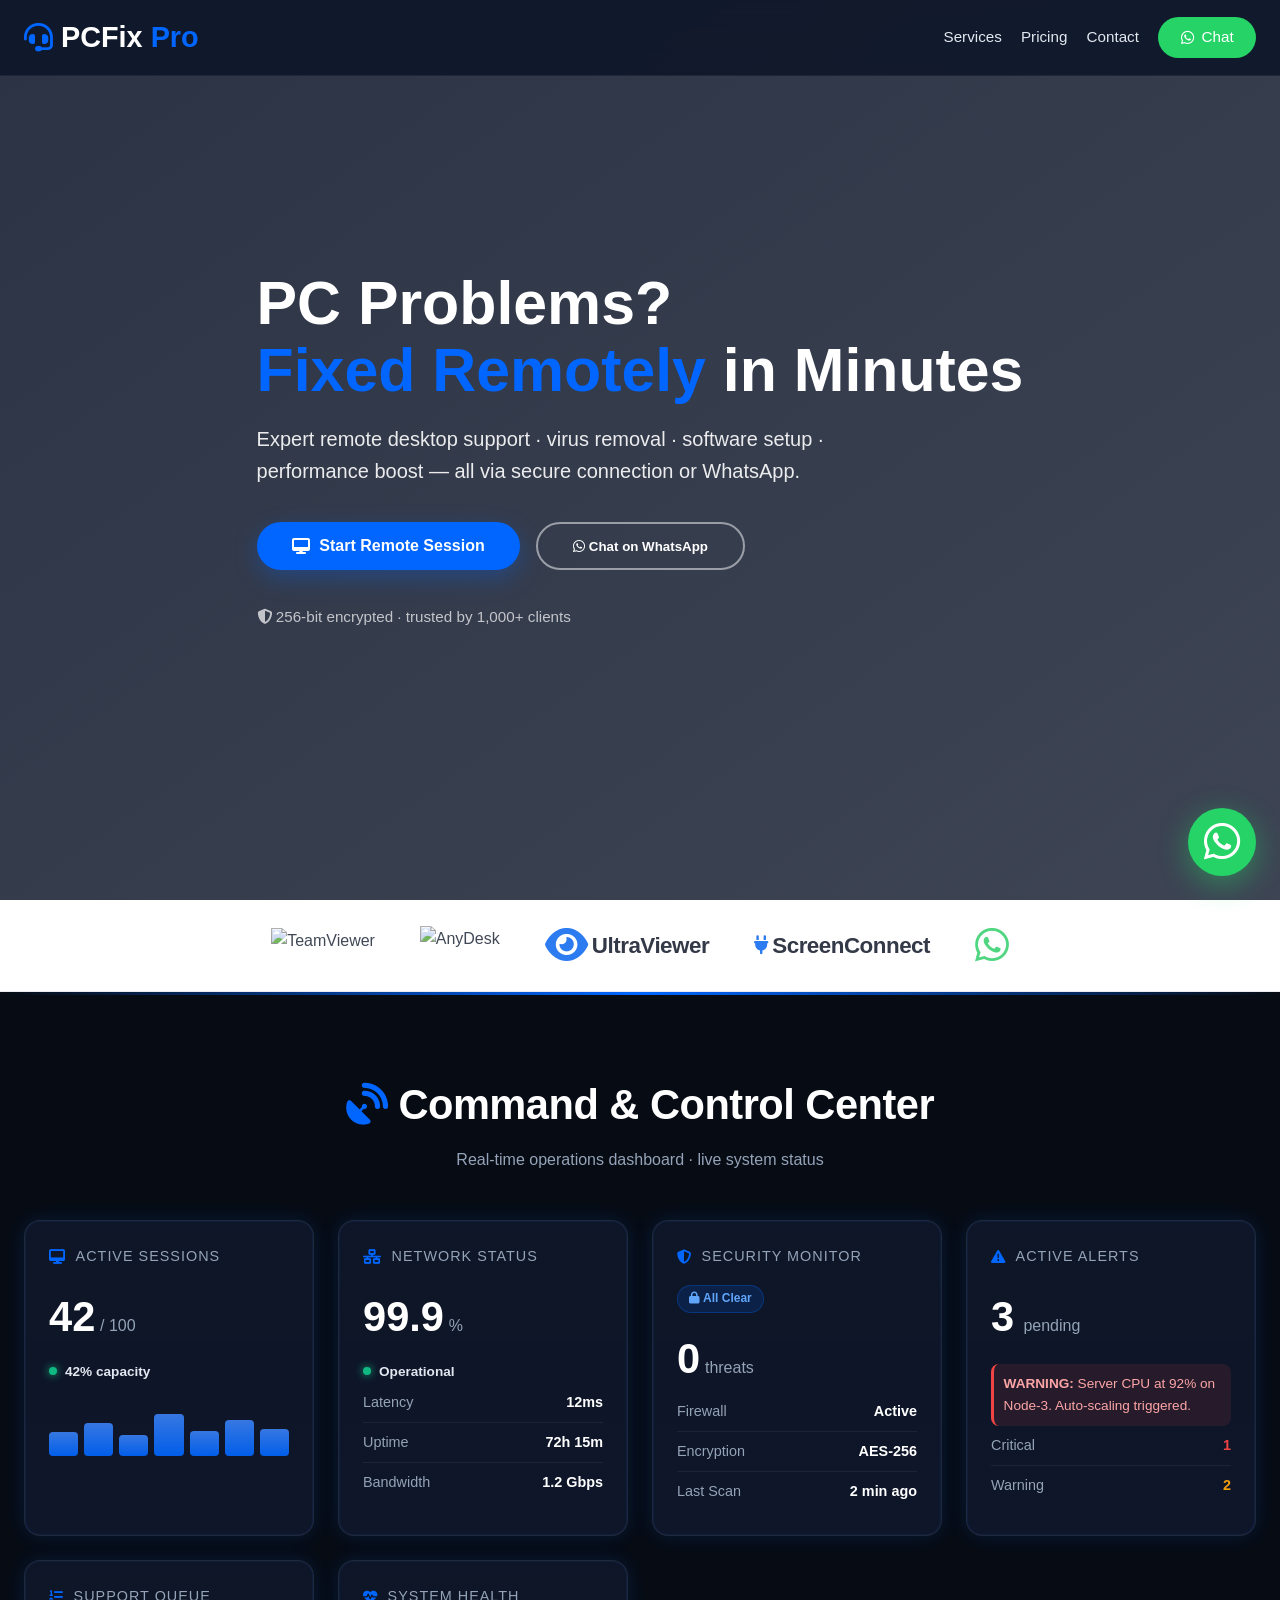
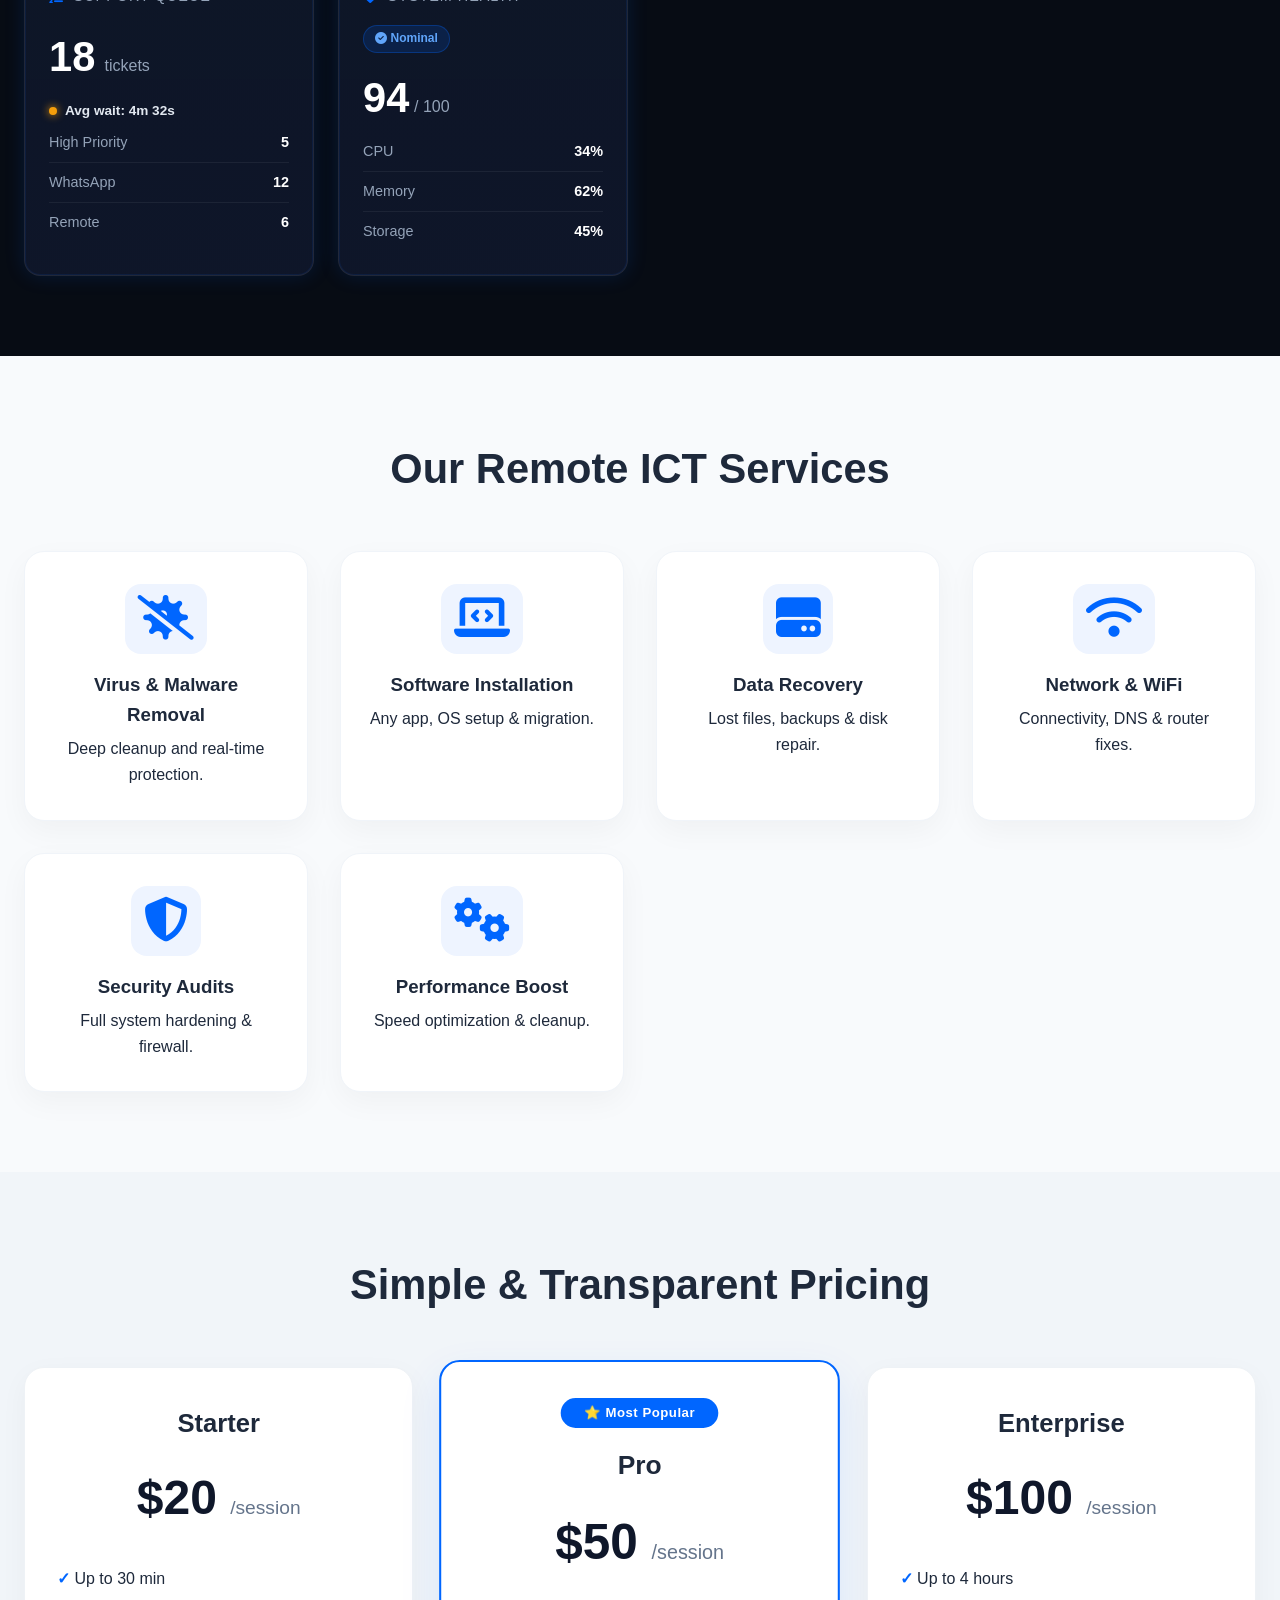
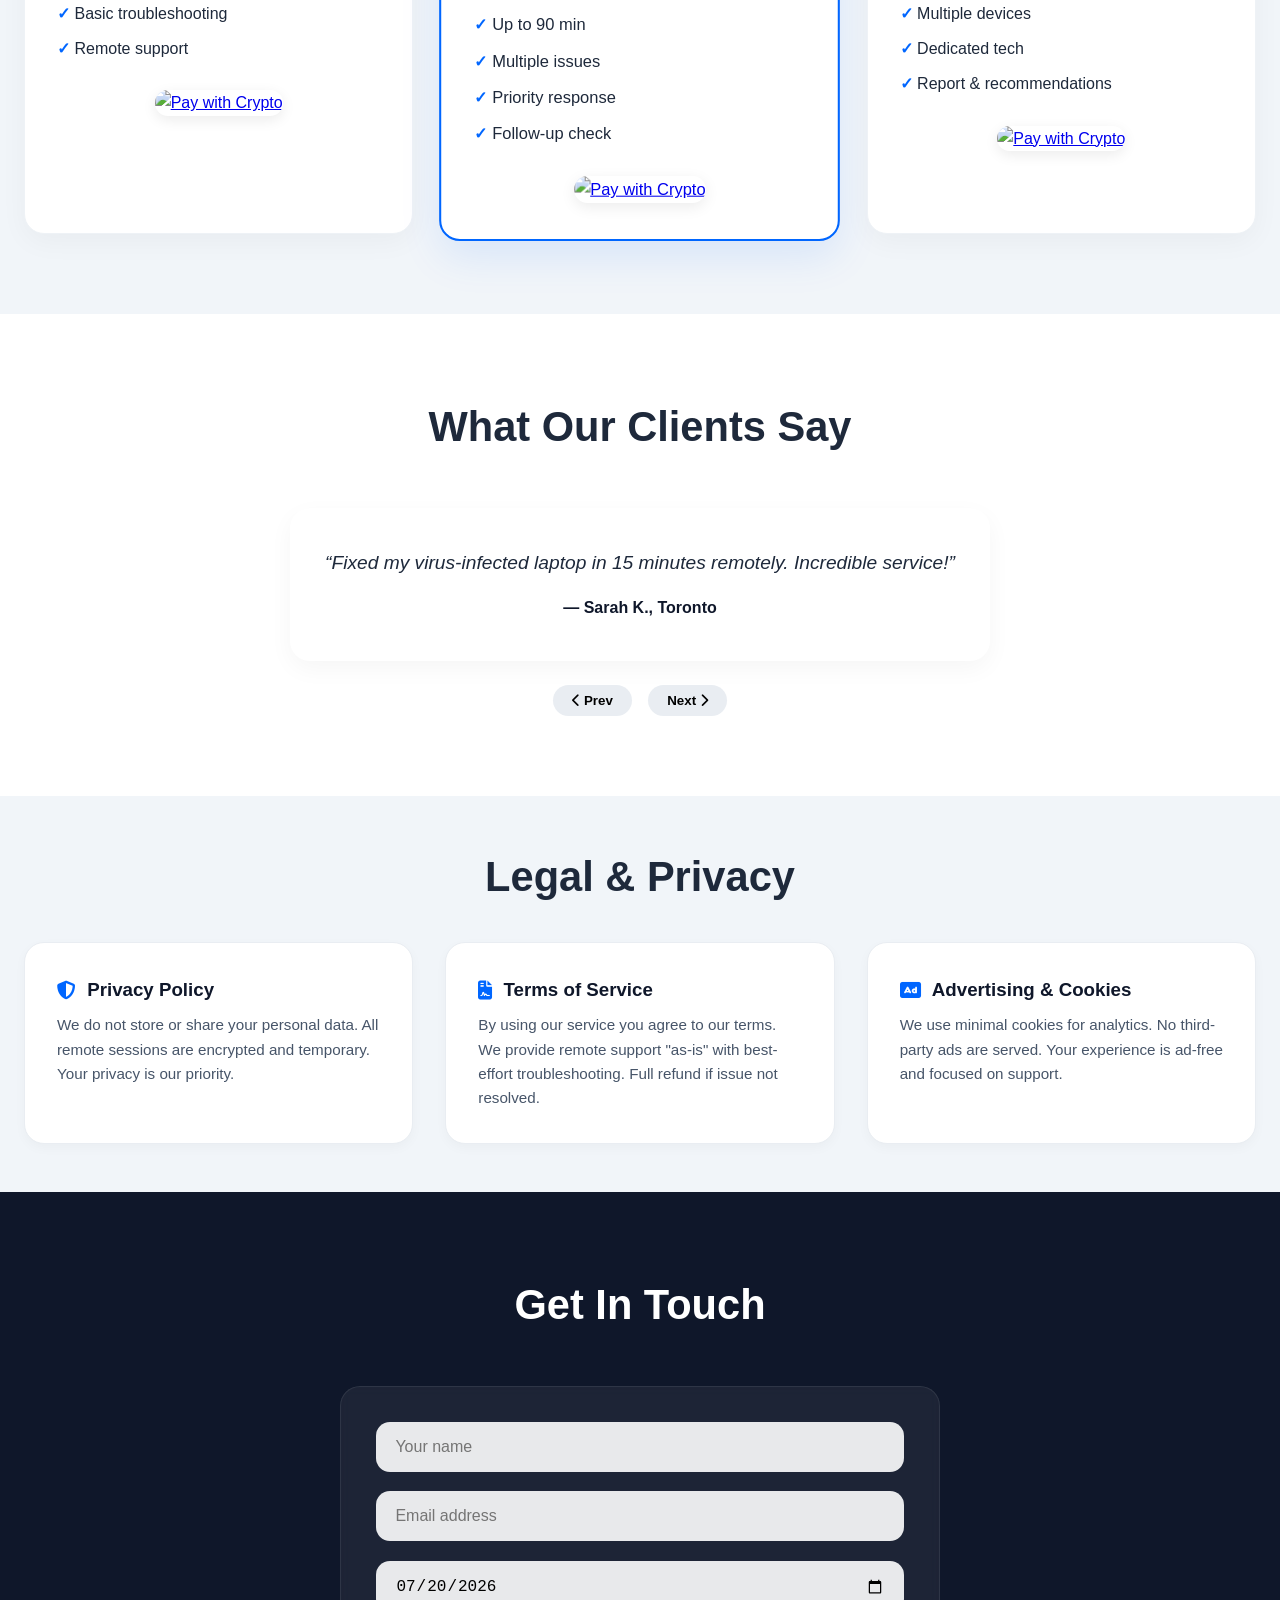
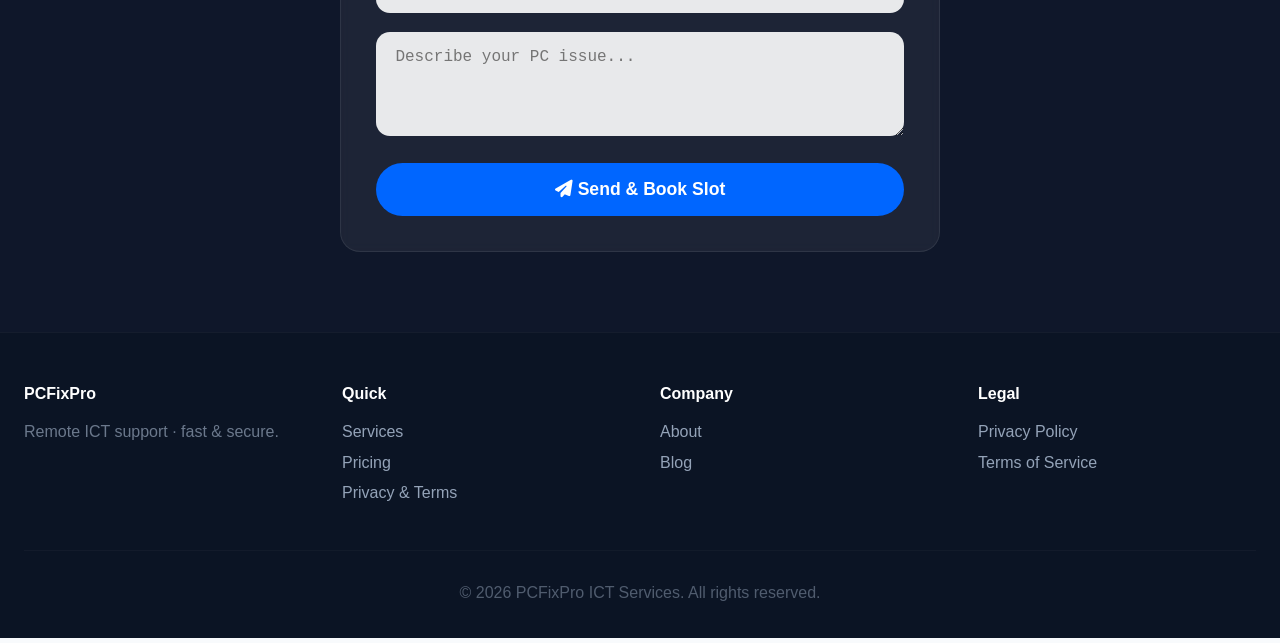
==== index.html @ 7af19c01 "upp" ====
<!DOCTYPE html>
<html lang="en">
<head>
  <meta charset="UTF-8">
  <meta name="viewport" content="width=device-width, initial-scale=1.0, maximum-scale=5.0">
  <meta name="description" content="Fast remote PC repair & ICT services. Virus removal, software setup, performance optimization via secure remote desktop & WhatsApp.">
  <title>PCFixPro · Remote PC Repair & ICT</title>
  <link rel="icon" href="data:image/svg+xml,%3Csvg xmlns='http://www.w3.org/2000/svg' viewBox='0 0 100 100'%3E%3Ctext y='70' font-size='70'%3E🛡️%3C/text%3E%3C/svg%3E">
  <link rel="stylesheet" href="https://cdnjs.cloudflare.com/ajax/libs/font-awesome/6.5.1/css/all.min.css">
  <style>
    * { margin: 0; padding: 0; box-sizing: border-box; }
    body {
      font-family: 'Inter', -apple-system, BlinkMacSystemFont, sans-serif;
      background: #f8fafc;
      color: #1e293b;
      line-height: 1.6;
      scroll-behavior: smooth;
    }
    :root {
      --primary: #0066ff;
      --primary-dark: #0047b3;
      --dark: #0f172a;
      --whatsapp: #25D366;
      --radius: 20px;
    }
    .container { max-width: 1280px; margin: 0 auto; padding: 0 1.5rem; }

    /* header */
    header {
      background: rgba(15, 23, 42, 0.92);
      backdrop-filter: blur(12px);
      position: fixed;
      width: 100%;
      z-index: 1000;
      border-bottom: 1px solid rgba(255,255,255,0.06);
    }
    nav {
      display: flex;
      justify-content: space-between;
      align-items: center;
      padding: 0.9rem 1.5rem;
      max-width: 1280px;
      margin: 0 auto;
    }
    .logo {
      font-family: 'Space Grotesk', 'Inter', sans-serif;
      font-size: 1.8rem;
      font-weight: 600;
      color: white;
      display: flex;
      align-items: center;
      gap: 0.5rem;
      text-decoration: none;
    }
    .logo i { color: var(--primary); }
    .nav-actions {
      display: flex;
      align-items: center;
      gap: 1.2rem;
    }
    .nav-actions a {
      color: #e2e8f0;
      text-decoration: none;
      font-weight: 500;
      font-size: 0.95rem;
      transition: color 0.2s;
      cursor: pointer;
    }
    .nav-actions a:hover { color: white; }
    .btn-wa-header {
      background: var(--whatsapp);
      color: white !important;
      padding: 0.5rem 1.4rem;
      border-radius: 50px;
      font-weight: 600;
      display: inline-flex;
      align-items: center;
      gap: 0.5rem;
      transition: 0.2s;
    }
    .btn-wa-header:hover { transform: scale(1.04); opacity: 0.95; }

    /* hero */
    .hero {
      min-height: 100vh;
      background: linear-gradient(145deg, rgba(15,23,42,0.88) 0%, rgba(15,23,42,0.80) 100%), url('https://images.unsplash.com/photo-1581091226033-d5c48150dbaa?w=1600&q=80') center/cover fixed;
      display: flex;
      align-items: center;
      color: white;
      padding-top: 80px;
    }
    .hero-content { max-width: 820px; }
    .hero h1 {
      font-size: 3.8rem;
      font-weight: 700;
      line-height: 1.1;
      font-family: 'Space Grotesk', sans-serif;
      margin-bottom: 1.2rem;
    }
    .hero h1 span { color: var(--primary); }
    .hero p {
      font-size: 1.25rem;
      opacity: 0.9;
      max-width: 580px;
      margin-bottom: 2.2rem;
    }
    .hero-buttons { display: flex; flex-wrap: wrap; gap: 1rem; }
    .btn-primary {
      background: var(--primary);
      color: white;
      padding: 0.9rem 2.2rem;
      border: none;
      border-radius: 50px;
      font-weight: 600;
      font-size: 1rem;
      cursor: pointer;
      transition: 0.25s;
      display: inline-flex;
      align-items: center;
      gap: 0.6rem;
      box-shadow: 0 8px 24px rgba(0,102,255,0.3);
    }
    .btn-primary:hover { background: var(--primary-dark); transform: translateY(-2px); }
    .btn-outline-light {
      background: transparent;
      border: 2px solid rgba(255,255,255,0.5);
      color: white;
      padding: 0.9rem 2.2rem;
      border-radius: 50px;
      font-weight: 600;
      cursor: pointer;
      transition: 0.25s;
    }
    .btn-outline-light:hover { background: rgba(255,255,255,0.1); border-color: white; }

    /* trust bar */
    .trust-bar {
      background: white;
      padding: 1.6rem 0;
      border-bottom: 1px solid #e9edf2;
    }
    .trust-logos {
      display: flex;
      justify-content: center;
      align-items: center;
      flex-wrap: wrap;
      gap: 2.8rem;
      filter: grayscale(0.1);
      opacity: 0.85;
    }
    .trust-logos img { height: 34px; object-fit: contain; }
    .trust-logos i { font-size: 2.4rem; color: var(--whatsapp); }
    .trust-logos .logo-ultra {
      font-weight: 700;
      font-size: 1.4rem;
      letter-spacing: -0.5px;
      color: #0f172a;
      display: flex;
      align-items: center;
      gap: 0.3rem;
    }
    .trust-logos .logo-screen {
      font-weight: 700;
      font-size: 1.4rem;
      letter-spacing: -0.5px;
      color: #0f172a;
      display: flex;
      align-items: center;
      gap: 0.3rem;
    }
    .trust-logos .logo-screen i { color: var(--primary); font-size: 1.2rem; }

    /* sections */
    section { padding: 5rem 0; }
    .section-title {
      font-size: 2.6rem;
      font-weight: 700;
      text-align: center;
      margin-bottom: 3rem;
      font-family: 'Space Grotesk', sans-serif;
    }

    /* services */
    .services-grid {
      display: grid;
      grid-template-columns: repeat(auto-fit, minmax(250px, 1fr));
      gap: 2rem;
    }
    .service-card {
      background: white;
      border-radius: var(--radius);
      padding: 2rem 1.8rem;
      text-align: center;
      box-shadow: 0 10px 30px rgba(0,0,0,0.04);
      transition: 0.3s;
      border: 1px solid #f0f4f9;
    }
    .service-card:hover { transform: translateY(-8px); box-shadow: 0 20px 40px rgba(0,0,0,0.08); }
    .service-card i {
      font-size: 2.8rem;
      color: var(--primary);
      margin-bottom: 1rem;
      background: #eef4ff;
      padding: 0.8rem;
      border-radius: 16px;
    }
    .service-card h3 { margin-bottom: 0.4rem; }

    /* pricing */
    .pricing-grid {
      display: grid;
      grid-template-columns: repeat(auto-fit, minmax(260px, 1fr));
      gap: 2rem;
      margin-top: 2rem;
    }
    .price-card {
      background: white;
      padding: 2.2rem 2rem;
      border-radius: var(--radius);
      text-align: center;
      box-shadow: 0 8px 28px rgba(0,0,0,0.04);
      transition: 0.3s;
      border: 1px solid #eef2f6;
      position: relative;
    }
    .price-card.popular {
      border: 2px solid var(--primary);
      transform: scale(1.03);
      background: #ffffff;
      box-shadow: 0 16px 40px rgba(0,102,255,0.10);
    }
    .price-card .badge {
      background: var(--primary);
      color: white;
      padding: 0.25rem 1.4rem;
      border-radius: 40px;
      font-size: 0.8rem;
      font-weight: 600;
      display: inline-block;
      margin-bottom: 1rem;
      letter-spacing: 0.5px;
    }
    .price-card h3 { font-size: 1.6rem; }
    .price-card .price {
      font-size: 3rem;
      font-weight: 700;
      color: var(--dark);
      margin: 1rem 0 0.2rem;
    }
    .price-card .price span { font-size: 1.2rem; font-weight: 400; color: #64748b; }
    .price-card ul {
      list-style: none;
      text-align: left;
      margin: 1.5rem 0;
      line-height: 2.2;
    }
    .price-card ul li::before { content: "✓ "; color: var(--primary); font-weight: 700; }
    
    /* NOWPayments button wrapper */
    .pay-btn-wrap {
      display: inline-block;
      width: 100%;
      transition: transform 0.2s;
    }
    .pay-btn-wrap:hover { transform: scale(1.02); }
    .pay-btn-wrap img {
      width: 100%;
      max-width: 220px;
      height: auto;
      border-radius: 40px;
      box-shadow: 0 4px 14px rgba(0,0,0,0.08);
    }

    /* testimonials */
    .testimonial-carousel {
      max-width: 700px;
      margin: 0 auto;
      background: white;
      border-radius: var(--radius);
      padding: 2.5rem 2rem;
      box-shadow: 0 8px 24px rgba(0,0,0,0.04);
    }
    .testimonial-slide { display: none; text-align: center; }
    .testimonial-slide.active { display: block; }
    .testimonial-slide p { font-size: 1.2rem; font-style: italic; color: #1e293b; }
    .testimonial-slide strong { display: block; margin-top: 1rem; color: var(--dark); }
    .carousel-controls { display: flex; justify-content: center; gap: 1rem; margin-top: 1.5rem; }
    .carousel-controls button {
      background: #e9edf2;
      border: none;
      padding: 0.5rem 1.2rem;
      border-radius: 40px;
      cursor: pointer;
      font-weight: 600;
      transition: 0.2s;
    }
    .carousel-controls button:hover { background: #d0d8e2; }

    /* legal */
    .legal-section {
      background: #f1f5f9;
      padding: 3rem 0;
    }
    .legal-grid {
      display: grid;
      grid-template-columns: repeat(auto-fit, minmax(280px, 1fr));
      gap: 2rem;
    }
    .legal-card {
      background: white;
      padding: 2rem;
      border-radius: var(--radius);
      box-shadow: 0 4px 12px rgba(0,0,0,0.03);
      border: 1px solid #e9edf2;
    }
    .legal-card h3 { display: flex; align-items: center; gap: 0.7rem; color: var(--dark); }
    .legal-card h3 i { color: var(--primary); }
    .legal-card p { color: #475569; font-size: 0.95rem; margin-top: 0.5rem; }

    /* contact */
    .contact-section {
      background: var(--dark);
      color: white;
    }
    .contact-section .section-title { color: white; }
    .contact-form {
      max-width: 600px;
      margin: 0 auto;
      background: rgba(255,255,255,0.06);
      padding: 2.2rem;
      border-radius: var(--radius);
      backdrop-filter: blur(4px);
      border: 1px solid rgba(255,255,255,0.08);
    }
    .contact-form input, .contact-form textarea {
      width: 100%;
      padding: 1rem 1.2rem;
      margin-bottom: 1.2rem;
      border-radius: 14px;
      border: none;
      background: rgba(255,255,255,0.9);
      font-size: 1rem;
    }
    .contact-form button {
      background: var(--primary);
      color: white;
      border: none;
      padding: 1rem;
      width: 100%;
      border-radius: 40px;
      font-weight: 600;
      font-size: 1.1rem;
      cursor: pointer;
      transition: 0.2s;
    }
    .contact-form button:hover { background: var(--primary-dark); }

    /* footer */
    .footer {
      background: #0b1424;
      color: #94a3b8;
      padding: 3rem 0 2rem;
      border-top: 1px solid rgba(255,255,255,0.04);
    }
    .footer-grid {
      display: grid;
      grid-template-columns: repeat(auto-fit, minmax(160px,1fr));
      gap: 2.5rem;
      margin-bottom: 2.5rem;
    }
    .footer h4 { color: white; margin-bottom: 0.8rem; }
    .footer a { color: #94a3b8; text-decoration: none; display: block; margin: 0.3rem 0; }
    .footer a:hover { color: white; }

    /* WhatsApp float */
    .whatsapp-float {
      position: fixed;
      bottom: 24px;
      right: 24px;
      background: var(--whatsapp);
      color: white;
      width: 68px;
      height: 68px;
      border-radius: 50%;
      display: flex;
      align-items: center;
      justify-content: center;
      font-size: 2.6rem;
      box-shadow: 0 8px 30px rgba(37,211,102,0.45);
      z-index: 9999;
      text-decoration: none;
      transition: 0.2s;
    }
    .whatsapp-float:hover { transform: scale(1.06); }

    /* modal */
    .modal {
      display: none;
      position: fixed;
      top: 0; left: 0; width: 100%; height: 100%;
      background: rgba(0,0,0,0.7);
      backdrop-filter: blur(6px);
      z-index: 2000;
      align-items: center;
      justify-content: center;
    }
    .modal-content {
      background: white;
      padding: 2.5rem;
      border-radius: var(--radius);
      max-width: 480px;
      text-align: center;
      animation: fadeUp 0.3s ease;
    }
    @keyframes fadeUp { from { opacity:0; transform: translateY(20px); } to { opacity:1; transform: translateY(0); } }
    .modal-content h2 { margin-bottom: 0.8rem; }
    .modal-content button {
      margin-top: 1.5rem;
      background: var(--primary);
      color: white;
      border: none;
      padding: 0.6rem 2.2rem;
      border-radius: 40px;
      font-weight: 600;
      cursor: pointer;
    }

    /* command & control center */
    .ccc-section {
      background: #070c14;
      color: #e2e8f0;
      padding: 5rem 0;
      position: relative;
      overflow: hidden;
    }
    .ccc-section::before {
      content: "";
      position: absolute;
      top: 0; left: 0; right: 0; height: 3px;
      background: linear-gradient(90deg, transparent, var(--primary), transparent);
      animation: scan 2s linear infinite;
    }
    @keyframes scan { 0% { opacity:0.4; } 50% { opacity:1; } 100% { opacity:0.4; } }
    .ccc-header {
      text-align: center;
      margin-bottom: 3rem;
    }
    .ccc-header h2 {
      font-family: 'Space Grotesk', sans-serif;
      font-size: 2.6rem;
      font-weight: 700;
      color: white;
      letter-spacing: -0.5px;
    }
    .ccc-header p {
      color: #94a3b8;
      margin-top: 0.5rem;
    }
    .ccc-grid {
      display: grid;
      grid-template-columns: repeat(auto-fit, minmax(260px, 1fr));
      gap: 1.5rem;
    }
    .ccc-card {
      background: linear-gradient(180deg, rgba(15,23,42,0.9), rgba(15,23,42,0.95));
      border: 1px solid rgba(255,255,255,0.08);
      border-radius: 16px;
      padding: 1.5rem;
      position: relative;
      overflow: hidden;
      box-shadow: 0 0 20px rgba(0,102,255,0.15), inset 0 0 0 1px rgba(0,102,255,0.1);
      transition: 0.3s;
    }
    .ccc-card:hover {
      transform: translateY(-6px);
      box-shadow: 0 0 30px rgba(0,102,255,0.3), inset 0 0 0 1px rgba(0,102,255,0.3);
    }
    .ccc-card-header {
      display: flex;
      align-items: center;
      gap: 0.6rem;
      margin-bottom: 1rem;
      font-size: 0.9rem;
      text-transform: uppercase;
      letter-spacing: 1px;
      color: #94a3b8;
    }
    .ccc-card-header i { color: var(--primary); }
    .ccc-metric {
      font-size: 2.6rem;
      font-weight: 700;
      color: white;
      font-family: 'Space Grotesk', sans-serif;
    }
    .ccc-metric .unit {
      font-size: 1rem;
      font-weight: 400;
      color: #94a3b8;
      margin-left: 0.3rem;
    }
    .ccc-status {
      display: inline-flex;
      align-items: center;
      gap: 0.5rem;
      margin-top: 0.6rem;
      font-size: 0.85rem;
      font-weight: 600;
    }
    .ccc-dot {
      width: 8px;
      height: 8px;
      border-radius: 50%;
      display: inline-block;
    }
    .ccc-dot.live {
      background: #10b981;
      box-shadow: 0 0 8px #10b981;
      animation: blink 1.2s infinite;
    }
    .ccc-dot.warn {
      background: #f59e0b;
      box-shadow: 0 0 8px #f59e0b;
      animation: blink 0.8s infinite;
    }
    .ccc-dot.danger {
      background: #ef4444;
      box-shadow: 0 0 10px #ef4444;
      animation: blink 0.5s infinite;
    }
    @keyframes blink { 0%,100%{ opacity:1; } 50%{ opacity:0.3; } }
    .ccc-row {
      display: flex;
      justify-content: space-between;
      align-items: center;
      padding: 0.5rem 0;
      border-bottom: 1px solid rgba(255,255,255,0.06);
      font-size: 0.9rem;
    }
    .ccc-row:last-child { border-bottom: none; }
    .ccc-label { color: #94a3b8; }
    .ccc-value { color: white; font-weight: 600; }
    .ccc-alert {
      margin-top: 0.8rem;
      padding: 0.6rem;
      background: rgba(239,68,68,0.1);
      border-left: 3px solid #ef4444;
      border-radius: 8px;
      font-size: 0.85rem;
      color: #fca5a5;
      animation: flashAlert 1.5s infinite;
    }
    @keyframes flashAlert { 0%,100%{ background: rgba(239,68,68,0.1); } 50%{ background: rgba(239,68,68,0.2); } }
    .ccc-chart {
      display: flex;
      align-items: flex-end;
      gap: 6px;
      height: 60px;
      margin-top: 0.8rem;
    }
    .ccc-bar {
      flex: 1;
      background: linear-gradient(to top, var(--primary), #3b82f6);
      border-radius: 4px;
      opacity: 0.9;
      animation: growBar 1s ease-out;
    }
    @keyframes growBar { from { height:0; } }
    .ccc-badge {
      display: inline-block;
      background: rgba(0,102,255,0.15);
      color: #60a5fa;
      padding: 0.2rem 0.7rem;
      border-radius: 50px;
      font-size: 0.75rem;
      font-weight: 600;
      margin-bottom: 0.8rem;
      border: 1px solid rgba(0,102,255,0.3);
    }

    /* responsive */
    @media (max-width: 768px) {
      .hero h1 { font-size: 2.8rem; }
      .hero { min-height: 90vh; }
      nav { flex-wrap: wrap; gap: 0.5rem; }
      .nav-actions a { font-size: 0.9rem; }
      .price-card.popular { transform: none; }
      .section-title { font-size: 2rem; }
    }
    @media (max-width: 480px) {
      .hero h1 { font-size: 2.2rem; }
      .btn-primary, .btn-outline-light { padding: 0.7rem 1.6rem; }
      .trust-logos { gap: 1.5rem; }
      .trust-logos img { height: 26px; }
    }
  </style>
</head>
<body>

<!-- HEADER -->
<header>
  <nav>
    <a href="#" class="logo"><i class="fas fa-headset"></i> PCFix<span style="color:#0066ff;">Pro</span></a>
    <div class="nav-actions">
      <a onclick="document.getElementById('services').scrollIntoView({behavior:'smooth'})">Services</a>
      <a onclick="document.getElementById('pricing').scrollIntoView({behavior:'smooth'})">Pricing</a>
      <a onclick="document.getElementById('contact').scrollIntoView({behavior:'smooth'})">Contact</a>
      <a href="https://wa.me/18648513830" target="_blank" class="btn-wa-header"><i class="fab fa-whatsapp"></i> Chat</a>
    </div>
  </nav>
</header>

<!-- HERO -->
<section class="hero">
  <div class="container hero-content">
    <h1>PC Problems? <br><span>Fixed Remotely</span> in Minutes</h1>
    <p>Expert remote desktop support · virus removal · software setup · performance boost — all via secure connection or WhatsApp.</p>
    <div class="hero-buttons">
      <button onclick="openPlanModal()" class="btn-primary"><i class="fas fa-desktop"></i> Start Remote Session</button>
      <button onclick="window.open('https://wa.me/18648513830','_blank')" class="btn-outline-light"><i class="fab fa-whatsapp"></i> Chat on WhatsApp</button>
    </div>
    <div style="margin-top: 2.2rem; font-size: 0.95rem; opacity: 0.7;">
      <i class="fas fa-shield-alt"></i> 256-bit encrypted · trusted by 1,000+ clients
    </div>
  </div>
</section>

<!-- TRUST BAR -->
<div class="trust-bar">
  <div class="container trust-logos">
    <img src="https://upload.wikimedia.org/wikipedia/commons/thumb/a/a9/TeamViewer_Logo.svg/2560px-TeamViewer_Logo.svg.png" alt="TeamViewer" style="height:36px;">
    <img src="https://upload.wikimedia.org/wikipedia/commons/thumb/4/44/Logo_AnyDesk.svg/2560px-Logo_AnyDesk.svg.png" alt="AnyDesk" style="height:40px;">
    <span class="logo-ultra"><i class="fas fa-eye" style="color:#0066ff;"></i> UltraViewer</span>
    <span class="logo-screen"><i class="fas fa-plug"></i> ScreenConnect</span>
    <i class="fab fa-whatsapp" style="font-size:2.4rem; color:#25D366;"></i>
</div>
</div>

<!-- COMMAND & CONTROL CENTER -->
<section class="ccc-section" id="dashboard">
  <div class="container">
    <div class="ccc-header">
      <h2><i class="fas fa-satellite-dish" style="color:var(--primary);"></i> Command & Control Center</h2>
      <p>Real-time operations dashboard · live system status</p>
    </div>
    <div class="ccc-grid">
      <!-- Active Sessions -->
      <div class="ccc-card">
        <div class="ccc-card-header"><i class="fas fa-desktop"></i> ACTIVE SESSIONS</div>
        <div class="ccc-metric">42<span class="unit">/ 100</span></div>
        <div class="ccc-status"><span class="ccc-dot live"></span> 42% capacity</div>
        <div class="ccc-chart">
          <div class="ccc-bar" style="height:40%"></div>
          <div class="ccc-bar" style="height:55%"></div>
          <div class="ccc-bar" style="height:35%"></div>
          <div class="ccc-bar" style="height:70%"></div>
          <div class="ccc-bar" style="height:42%"></div>
          <div class="ccc-bar" style="height:60%"></div>
          <div class="ccc-bar" style="height:45%"></div>
        </div>
      </div>

      <!-- Network Status -->
      <div class="ccc-card">
        <div class="ccc-card-header"><i class="fas fa-network-wired"></i> NETWORK STATUS</div>
        <div class="ccc-metric">99.9<span class="unit">%</span></div>
        <div class="ccc-status"><span class="ccc-dot live"></span> Operational</div>
        <div class="ccc-row"><span class="ccc-label">Latency</span><span class="ccc-value">12ms</span></div>
        <div class="ccc-row"><span class="ccc-label">Uptime</span><span class="ccc-value">72h 15m</span></div>
        <div class="ccc-row"><span class="ccc-label">Bandwidth</span><span class="ccc-value">1.2 Gbps</span></div>
      </div>

      <!-- Security Monitor -->
      <div class="ccc-card">
        <div class="ccc-card-header"><i class="fas fa-shield-alt"></i> SECURITY MONITOR</div>
        <div class="ccc-badge"><i class="fas fa-lock"></i> All Clear</div>
        <div class="ccc-metric">0<span class="unit">threats</span></div>
        <div class="ccc-row"><span class="ccc-label">Firewall</span><span class="ccc-value">Active</span></div>
        <div class="ccc-row"><span class="ccc-label">Encryption</span><span class="ccc-value">AES-256</span></div>
        <div class="ccc-row"><span class="ccc-label">Last Scan</span><span class="ccc-value">2 min ago</span></div>
      </div>

      <!-- Active Alerts -->
      <div class="ccc-card">
        <div class="ccc-card-header"><i class="fas fa-exclamation-triangle"></i> ACTIVE ALERTS</div>
        <div class="ccc-metric">3<span class="unit"> pending</span></div>
        <div class="ccc-alert"><strong>WARNING:</strong> Server CPU at 92% on Node-3. Auto-scaling triggered.</div>
        <div class="ccc-row"><span class="ccc-label">Critical</span><span class="ccc-value" style="color:#ef4444;">1</span></div>
        <div class="ccc-row"><span class="ccc-label">Warning</span><span class="ccc-value" style="color:#f59e0b;">2</span></div>
      </div>

      <!-- Queue Depth -->
      <div class="ccc-card">
        <div class="ccc-card-header"><i class="fas fa-list-ol"></i> SUPPORT QUEUE</div>
        <div class="ccc-metric">18<span class="unit"> tickets</span></div>
        <div class="ccc-status"><span class="ccc-dot warn"></span> Avg wait: 4m 32s</div>
        <div class="ccc-row"><span class="ccc-label">High Priority</span><span class="ccc-value">5</span></div>
        <div class="ccc-row"><span class="ccc-label">WhatsApp</span><span class="ccc-value">12</span></div>
        <div class="ccc-row"><span class="ccc-label">Remote</span><span class="ccc-value">6</span></div>
      </div>

      <!-- System Health -->
      <div class="ccc-card">
        <div class="ccc-card-header"><i class="fas fa-heartbeat"></i> SYSTEM HEALTH</div>
        <div class="ccc-badge"><i class="fas fa-check-circle"></i> Nominal</div>
        <div class="ccc-metric">94<span class="unit">/ 100</span></div>
        <div class="ccc-row"><span class="ccc-label">CPU</span><span class="ccc-value">34%</span></div>
        <div class="ccc-row"><span class="ccc-label">Memory</span><span class="ccc-value">62%</span></div>
        <div class="ccc-row"><span class="ccc-label">Storage</span><span class="ccc-value">45%</span></div>
      </div>
    </div>
  </div>
</section>

<!-- SERVICES -->
<section id="services">
  <div class="container">
    <h2 class="section-title">Our Remote ICT Services</h2>
    <div class="services-grid">
      <div class="service-card"><i class="fas fa-virus-slash"></i><h3>Virus & Malware Removal</h3><p>Deep cleanup and real-time protection.</p></div>
      <div class="service-card"><i class="fas fa-laptop-code"></i><h3>Software Installation</h3><p>Any app, OS setup & migration.</p></div>
      <div class="service-card"><i class="fas fa-hard-drive"></i><h3>Data Recovery</h3><p>Lost files, backups & disk repair.</p></div>
      <div class="service-card"><i class="fas fa-wifi"></i><h3>Network & WiFi</h3><p>Connectivity, DNS & router fixes.</p></div>
      <div class="service-card"><i class="fas fa-shield-alt"></i><h3>Security Audits</h3><p>Full system hardening & firewall.</p></div>
      <div class="service-card"><i class="fas fa-cogs"></i><h3>Performance Boost</h3><p>Speed optimization & cleanup.</p></div>
    </div>
  </div>
</section>

<!-- PRICING with NOWPayments buttons -->
<section id="pricing" style="background:#f1f5f9;">
  <div class="container">
    <h2 class="section-title">Simple & Transparent Pricing</h2>
    <div class="pricing-grid">
      <!-- Starter $20 -->
      <div class="price-card">
        <h3>Starter</h3>
        <div class="price">$20 <span>/session</span></div>
        <ul><li>Up to 30 min</li><li>Basic troubleshooting</li><li>Remote support</li></ul>
        <a href="https://nowpayments.io/payment/?iid=4716842225&source=button" target="_blank" rel="noreferrer noopener" class="pay-btn-wrap">
          <img src="https://nowpayments.io/images/embeds/payments-button-white.svg" alt="Pay with Crypto">
        </a>
      </div>
      <!-- Pro $50 (Popular) -->
      <div class="price-card popular">
        <div class="badge">⭐ Most Popular</div>
        <h3>Pro</h3>
        <div class="price">$50 <span>/session</span></div>
        <ul><li>Up to 90 min</li><li>Multiple issues</li><li>Priority response</li><li>Follow-up check</li></ul>
        <a href="https://nowpayments.io/payment/?iid=5611200417&source=button" target="_blank" rel="noreferrer noopener" class="pay-btn-wrap">
          <img src="https://nowpayments.io/images/embeds/payments-button-white.svg" alt="Pay with Crypto">
        </a>
      </div>
      <!-- Enterprise $100 -->
      <div class="price-card">
        <h3>Enterprise</h3>
        <div class="price">$100 <span>/session</span></div>
        <ul><li>Up to 4 hours</li><li>Multiple devices</li><li>Dedicated tech</li><li>Report & recommendations</li></ul>
        <a href="https://nowpayments.io/payment/?iid=5617948762&source=button" target="_blank" rel="noreferrer noopener" class="pay-btn-wrap">
          <img src="https://nowpayments.io/images/embeds/payments-button-white.svg" alt="Pay with Crypto">
        </a>
      </div>
    </div>
  </div>
</section>

<!-- TESTIMONIALS -->
<section style="background:white;">
  <div class="container">
    <h2 class="section-title">What Our Clients Say</h2>
    <div class="testimonial-carousel" id="carousel">
      <div class="testimonial-slide active">
        <p>“Fixed my virus-infected laptop in 15 minutes remotely. Incredible service!”</p>
        <strong>— Sarah K., Toronto</strong>
      </div>
      <div class="testimonial-slide">
        <p>“Best tech support ever. Helped me set up everything remotely and even gave tips.”</p>
        <strong>— Michael T., New York</strong>
      </div>
      <div class="testimonial-slide">
        <p>“I was about to buy a new PC, but they optimized mine to run like new. Saved me $$$.”</p>
        <strong>— Jessica R., London</strong>
      </div>
    </div>
    <div class="carousel-controls">
      <button onclick="prevSlide()"><i class="fas fa-chevron-left"></i> Prev</button>
      <button onclick="nextSlide()">Next <i class="fas fa-chevron-right"></i></button>
    </div>
  </div>
</section>

<!-- LEGAL & PRIVACY -->
<section class="legal-section" id="legal">
  <div class="container">
    <h2 class="section-title" style="margin-bottom:2rem;">Legal & Privacy</h2>
    <div class="legal-grid">
      <div class="legal-card">
        <h3><i class="fas fa-shield-alt"></i> Privacy Policy</h3>
        <p>We do not store or share your personal data. All remote sessions are encrypted and temporary. Your privacy is our priority.</p>
      </div>
      <div class="legal-card">
        <h3><i class="fas fa-file-contract"></i> Terms of Service</h3>
        <p>By using our service you agree to our terms. We provide remote support "as-is" with best-effort troubleshooting. Full refund if issue not resolved.</p>
      </div>
      <div class="legal-card">
        <h3><i class="fas fa-ad"></i> Advertising & Cookies</h3>
        <p>We use minimal cookies for analytics. No third-party ads are served. Your experience is ad-free and focused on support.</p>
      </div>
    </div>
  </div>
</section>

<!-- CONTACT -->
<section id="contact" class="contact-section">
  <div class="container">
    <h2 class="section-title">Get In Touch</h2>
    <div class="contact-form">
      <form id="contactForm" onsubmit="submitForm(event)">
        <input type="text" id="name" placeholder="Your name" required>
        <input type="email" id="email" placeholder="Email address" required>
        <input type="date" id="bookingDate" value="2026-07-20">
        <textarea id="message" placeholder="Describe your PC issue..." rows="4"></textarea>
        <button type="submit"><i class="fas fa-paper-plane"></i> Send & Book Slot</button>
      </form>
    </div>
  </div>
</section>

<!-- FOOTER -->
<footer class="footer">
  <div class="container">
    <div class="footer-grid">
      <div><h4>PCFixPro</h4><p style="opacity:0.7;">Remote ICT support · fast & secure.</p></div>
      <div><h4>Quick</h4><a onclick="document.getElementById('services').scrollIntoView({behavior:'smooth'})">Services</a><a onclick="document.getElementById('pricing').scrollIntoView({behavior:'smooth'})">Pricing</a><a onclick="document.getElementById('legal').scrollIntoView({behavior:'smooth'})">Privacy & Terms</a></div>
      <div><h4>Company</h4><a href="#">About</a><a href="#">Blog</a></div>
      <div><h4>Legal</h4><a onclick="document.getElementById('legal').scrollIntoView({behavior:'smooth'})">Privacy Policy</a><a onclick="document.getElementById('legal').scrollIntoView({behavior:'smooth'})">Terms of Service</a></div>
    </div>
    <p style="text-align:center; opacity:0.5; border-top:1px solid rgba(255,255,255,0.06); padding-top:1.8rem;">© 2026 PCFixPro ICT Services. All rights reserved.</p>
  </div>
</footer>

<!-- WhatsApp Float -->
<a href="https://wa.me/18648513830" target="_blank" class="whatsapp-float" aria-label="Chat on WhatsApp">
  <i class="fab fa-whatsapp"></i>
</a>

<!-- Plan Selection Modal -->
<div class="modal" id="planModal">
  <div class="modal-content" style="max-width: 700px;">
    <h2><i class="fas fa-tags" style="color:var(--primary);"></i> Select Your Plan</h2>
    <p style="color:#64748b; margin-bottom: 1.5rem;">Choose a plan that fits your needs</p>
    
    <div style="display: grid; grid-template-columns: repeat(3, 1fr); gap: 1rem; margin-bottom: 1.5rem;">
      <div onclick="selectPlan('starter')" id="starterCard" style="padding: 1.5rem; border: 2px solid #e2e8f0; border-radius: 12px; cursor: pointer; text-align: center; transition: 0.2s;" onmouseover="this.style.borderColor='var(--primary)'" onmouseout="this.style.borderColor='#e2e8f0'">
        <h3>Starter</h3>
        <div style="font-size: 2.5rem; font-weight: 700; color: var(--dark); margin: 0.5rem 0;">$20</div>
        <ul style="text-align: left; font-size: 0.9rem; color: #64748b; line-height: 1.8;">
          <li>✓ Up to 30 min</li>
          <li>✓ Basic troubleshooting</li>
          <li>✓ Remote support</li>
        </ul>
      </div>
      <div onclick="selectPlan('pro')" id="proCard" style="padding: 1.5rem; border: 2px solid var(--primary); border-radius: 12px; cursor: pointer; text-align: center; background: #f8fafc;">
        <div style="background: var(--primary); color: white; padding: 0.25rem 0.7rem; border-radius: 20px; font-size: 0.8rem; display: inline-block; margin-bottom: 0.5rem;">Most Popular</div>
        <h3>Pro</h3>
        <div style="font-size: 2.5rem; font-weight: 700; color: var(--dark); margin: 0.5rem 0;">$50</div>
        <ul style="text-align: left; font-size: 0.9rem; color: #64748b; line-height: 1.8;">
          <li>✓ Up to 90 min</li>
          <li>✓ Multiple issues</li>
          <li>✓ Priority response</li>
          <li>✓ Follow-up check</li>
        </ul>
      </div>
      <div onclick="selectPlan('enterprise')" id="enterpriseCard" style="padding: 1.5rem; border: 2px solid #e2e8f0; border-radius: 12px; cursor: pointer; text-align: center;" onmouseover="this.style.borderColor='var(--primary)'" onmouseout="this.style.borderColor='#e2e8f0'">
        <h3>Enterprise</h3>
        <div style="font-size: 2.5rem; font-weight: 700; color: var(--dark); margin: 0.5rem 0;">$100</div>
        <ul style="text-align: left; font-size: 0.9rem; color: #64748b; line-height: 1.8;">
          <li>✓ Up to 4 hours</li>
          <li>✓ Multiple devices</li>
          <li>✓ Dedicated tech</li>
          <li>✓ Report & recommendations</li>
        </ul>
      </div>
    </div>
    
    <button onclick="proceedToPayment()" id="proceedBtn" class="btn-primary" style="width: 100%; margin-top: 1rem;" disabled>
      <i class="fas fa-arrow-right"></i> Proceed to Payment
    </button>
    <button onclick="closePlanModal()" style="background:transparent; color:#64748b; margin-top: 0.8rem; border:none; cursor:pointer; font-size: 0.95rem;">Cancel</button>
  </div>
</div>

<!-- Payment Modal -->
<div class="modal" id="paymentModal">
  <div class="modal-content" style="max-width: 520px;">
    <h2><i class="fas fa-lock" style="color:var(--primary);"></i> Secure Payment</h2>
    <p style="color:#64748b; margin-bottom: 1rem;">Pay with USDT (Solana Blockchain) to activate your remote session</p>
    
    <div style="background:#f8fafc; padding: 1.2rem; border-radius: 12px; margin: 1rem 0; text-align: left;">
      <div style="font-weight: 600; margin-bottom: 0.5rem;">Payment Details:</div>
      <div style="font-size: 0.9rem; color: #475569; line-height: 2;">
        <strong>Network:</strong> Solana (SOL)<br>
        <strong>Token:</strong> USDT<br>
        <strong>Amount:</strong> <span id="paymentAmount">$50.00</span> USDT<br>
        <strong>Wallet:</strong> <code style="background:#e9edf2; padding: 0.2rem 0.5rem; border-radius: 4px; font-size: 0.85rem;">7xK9...3mN2</code>
      </div>
    </div>

    <div style="background: #fef3c7; border: 1px solid #f59e0b; padding: 1rem; border-radius: 8px; margin: 1rem 0; font-size: 0.9rem;">
      <i class="fas fa-info-circle"></i> <strong>Step 1:</strong> Click below to pay with crypto via NOWPayments, or pay directly on Solana.
    </div>
    
    <div style="margin: 1rem 0;">
      <a href="#" id="nowPaymentsLink" target="_blank" class="btn-outline-light" style="width: 100%;">
        <i class="fas fa-external-link-alt"></i> Pay with Crypto Now (NOWPayments)
      </a>
    </div>

    <div style="background: #d1fae5; border: 1px solid #10b981; padding: 1rem; border-radius: 8px; margin: 1rem 0; font-size: 0.9rem;">
      <i class="fas fa-check-circle"></i> <strong>Step 2:</strong> After payment, enter your transaction ID below.
    </div>

    <button onclick="confirmPayment()" class="btn-primary" style="width: 100%; margin-top: 1rem;">
      <i class="fas fa-check-circle"></i> I've Completed Payment
    </button>
    <button onclick="closePaymentModal()" style="background:transparent; color:#64748b; margin-top: 0.8rem; border:none; cursor:pointer; font-size: 0.95rem;">Cancel</button>
  </div>

<!-- Remote Modal -->
<div class="modal" id="remoteModal">
  <div class="modal-content">
    <h2><i class="fas fa-headset" style="color:var(--primary);"></i> Remote Session</h2>
    <p>We'll connect via AnyDesk / TeamViewer / UltraViewer / ScreenConnect. You'll receive a link in chat.</p>
    <button onclick="closeModal()">Continue to WhatsApp</button><br>
    <button onclick="closeModal()" style="background:transparent; color:#64748b; margin-top:0.5rem;">Cancel</button>
  </div>
</div>

<script>
  // Plan Selection
  let selectedPlan = 'pro';
  
  function openPlanModal() {
    document.getElementById('planModal').style.display = 'flex';
    // Reset selection
    selectedPlan = 'pro';
    document.getElementById('proceedBtn').disabled = false;
    document.getElementById('paymentAmount').textContent = '$50.00';
  }
  
  function closePlanModal() {
    document.getElementById('planModal').style.display = 'none';
  }
  
  function selectPlan(plan) {
    selectedPlan = plan;
    // Update payment amount display
    const amounts = {'starter': '$20.00', 'pro': '$50.00', 'enterprise': '$100.00'};
    document.getElementById('paymentAmount').textContent = amounts[plan];
  }
  
    function proceedToPayment() {
    // Close plan modal and open payment modal
    closePlanModal();
    openPaymentModal();
  }
  
  // NOWPayments payment links (update these with your actual invoice IDs)
  const NOW_PAYMENTS_LINKS = {
    'starter': 'https://nowpayments.io/payment/?iid=4716842225&source=button',
    'pro': 'https://nowpayments.io/payment/?iid=5611200417&source=button',
    'enterprise': 'https://nowpayments.io/payment/?iid=5617948762&source=button'
  };
  
  // Payment Modal
  function openPaymentModal() {
    // Update NOWPayments link based on selected plan
    const nowLink = document.getElementById('nowPaymentsLink');
    if (nowLink && NOW_PAYMENTS_LINKS[selectedPlan]) {
      nowLink.href = NOW_PAYMENTS_LINKS[selectedPlan];
    }
    document.getElementById('paymentModal').style.display = 'flex';
  }
  function closePaymentModal() {
    document.getElementById('paymentModal').style.display = 'none';
  }
  async function confirmPayment() {
    const txId = prompt('Enter your Solana USDT transaction ID:');
    if (!txId) return;
    
    try {
      const response = await fetch('/api/verify-payment', {
        method: 'POST',
        headers: { 'Content-Type': 'application/json' },
        body: JSON.stringify({
          tx_id: txId,
          email: 'customer@example.com', // In production, collect email
          plan: selectedPlan
        })
      });
      
      const data = await response.json();
      
      if (data.status === 'success') {
        closePaymentModal();
        // Show download links with tokens
        showDownloadLinks(data);
      } else {
        alert('Payment verification failed: ' + data.message);
      }
    } catch (error) {
      alert('Error verifying payment: ' + error.message);
    }
  }

  // Download Links Modal
  function showDownloadLinks(data) {
    const token = data?.token || '';
    const modal = document.createElement('div');
    modal.className = 'modal';
    modal.id = 'downloadModal';
    modal.style.display = 'flex';
    modal.innerHTML = `
      <div class="modal-content" style="max-width: 600px;">
        <h2><i class="fas fa-download" style="color:var(--primary);"></i> Download Remote Agent</h2>
        <p style="color:#64748b; margin-bottom: 1.5rem;">Payment confirmed! Choose your platform to download the remote support agent.</p>
        
        <div style="display: grid; gap: 1rem; text-align: left;">
          <a href="/downloads/PCFixPro_Agent_Windows.zip?token=${token}" class="price-card" style="display: flex; align-items: center; gap: 1rem; text-decoration: none; color: inherit; padding: 1.2rem;">
            <i class="fab fa-windows" style="font-size: 2.5rem; color: #0078d4;"></i>
            <div>
              <h3 style="margin: 0;">Windows</h3>
              <p style="font-size: 0.9rem; color: #64748b; margin: 0.3rem 0 0 0;">PCFixPro_Agent_Windows.zip</p>
            </div>
            <i class="fas fa-download" style="margin-left: auto; color: var(--primary);"></i>
          </a>
          
          <a href="/downloads/PCFixPro_Agent_macOS.zip?token=${token}" class="price-card" style="display: flex; align-items: center; gap: 1rem; text-decoration: none; color: inherit; padding: 1.2rem;">
            <i class="fab fa-apple" style="font-size: 2.5rem; color: #000000;"></i>
            <div>
              <h3 style="margin: 0;">macOS</h3>
              <p style="font-size: 0.9rem; color: #64748b; margin: 0.3rem 0 0 0;">PCFixPro_Agent_macOS.zip</p>
            </div>
            <i class="fas fa-download" style="margin-left: auto; color: var(--primary);"></i>
          </a>
          
          <a href="/downloads/PCFixPro_Agent_Universal.zip?token=${token}" class="price-card" style="display: flex; align-items: center; gap: 1rem; text-decoration: none; color: inherit; padding: 1.2rem;">
            <i class="fas fa-globe" style="font-size: 2.5rem; color: var(--primary);"></i>
            <div>
              <h3 style="margin: 0;">Universal (All Platforms)</h3>
              <p style="font-size: 0.9rem; color: #64748b; margin: 0.3rem 0 0 0;">PCFixPro_Agent_Universal.zip</p>
            </div>
            <i class="fas fa-download" style="margin-left: auto; color: var(--primary);"></i>
          </a>
        </div>

        <div style="background: #d1fae5; border: 1px solid #10b981; padding: 1rem; border-radius: 8px; margin-top: 1.5rem; font-size: 0.9rem; color: #065f46;">
          <i class="fas fa-check-circle"></i> <strong>Next Step:</strong> Extract the zip and run INSTALL.bat (Windows) or INSTALL.command (macOS). The agent will automatically connect to your technician.
        </div>

        <button onclick="closeDownloadModal()" style="background:transparent; color:#64748b; margin-top: 1rem; border:none; cursor:pointer;">Close</button>
      </div>
    `;
    document.body.appendChild(modal);
    
    // Close on backdrop click
    modal.addEventListener('click', function(e) {
      if (e.target === modal) closeDownloadModal();
    });
  }
  function closeDownloadModal() {
    const modal = document.getElementById('downloadModal');
    if (modal) modal.remove();
  }

  // Original Modal
  function openModal() {
    document.getElementById('remoteModal').style.display = 'flex';
  }
  function closeModal() {
    document.getElementById('remoteModal').style.display = 'none';
    window.open('https://wa.me/18648513830?text=Hi%20PCFixPro%2C%20I%20need%20remote%20support.', '_blank');
  }
  document.getElementById('remoteModal').addEventListener('click', function(e) {
    if (e.target === this) closeModal();
  });

  // Testimonials
  let currentSlide = 0;
  const slides = document.querySelectorAll('.testimonial-slide');
  function showSlide(n) {
    slides.forEach(s => s.classList.remove('active'));
    slides[n].classList.add('active');
  }
  function nextSlide() { currentSlide = (currentSlide + 1) % slides.length; showSlide(currentSlide); }
  function prevSlide() { currentSlide = (currentSlide - 1 + slides.length) % slides.length; showSlide(currentSlide); }
  setInterval(nextSlide, 5500);

  // Contact form
  function submitForm(e) {
    e.preventDefault();
    const name = document.getElementById('name').value.trim();
    const email = document.getElementById('email').value.trim();
    const msg = document.getElementById('message').value.trim();
    if (!name || !email) return alert('Please fill in name and email.');
    const waMsg = `Hello PCFixPro,%0AName: ${name}%0AEmail: ${email}%0AIssue: ${msg || 'General inquiry'}`;
    window.open(`https://wa.me/18648513830?text=${waMsg}`, '_blank');
    document.getElementById('contactForm').reset();
  }

  window.showTab = function(tab) {
    if (tab === 'home') window.scrollTo({top:0,behavior:'smooth'});
    else {
      const el = document.getElementById(tab);
      if (el) el.scrollIntoView({behavior:'smooth'});
    }
  };
</script>

</body>
</html>
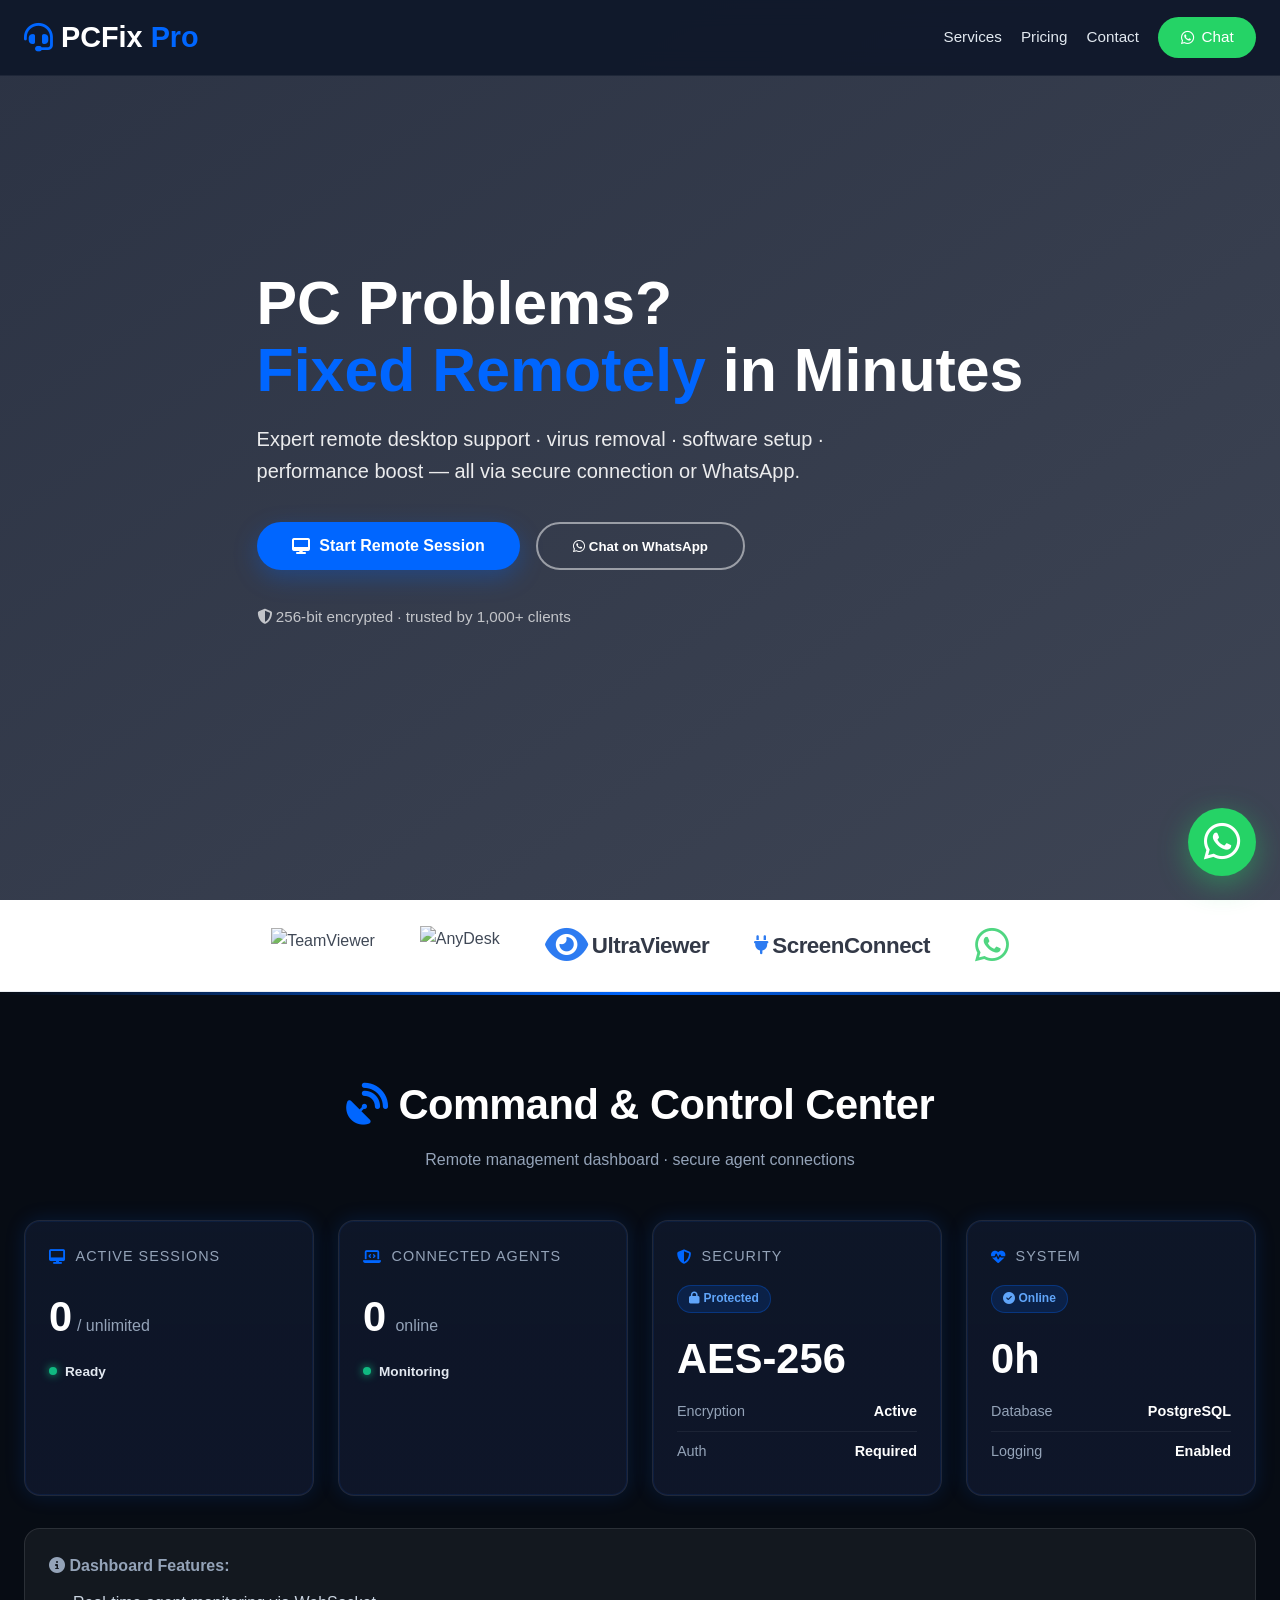
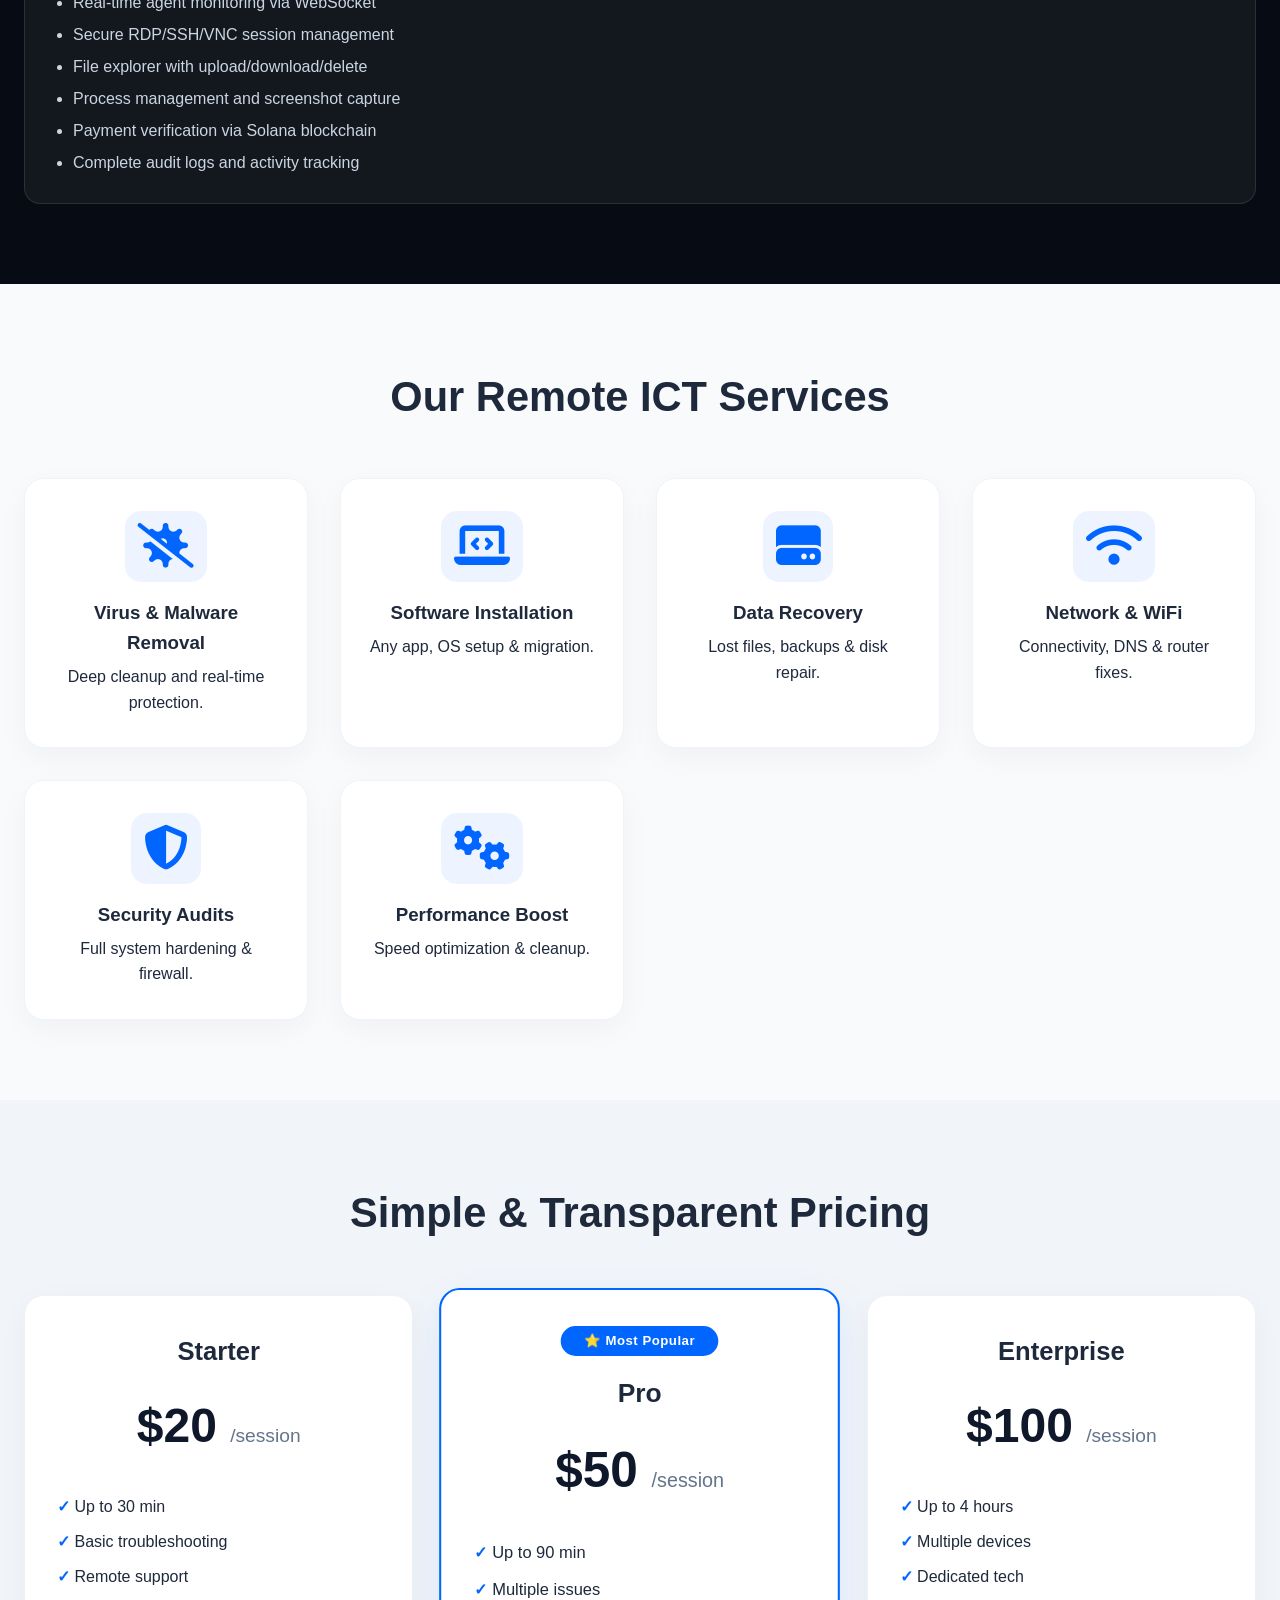
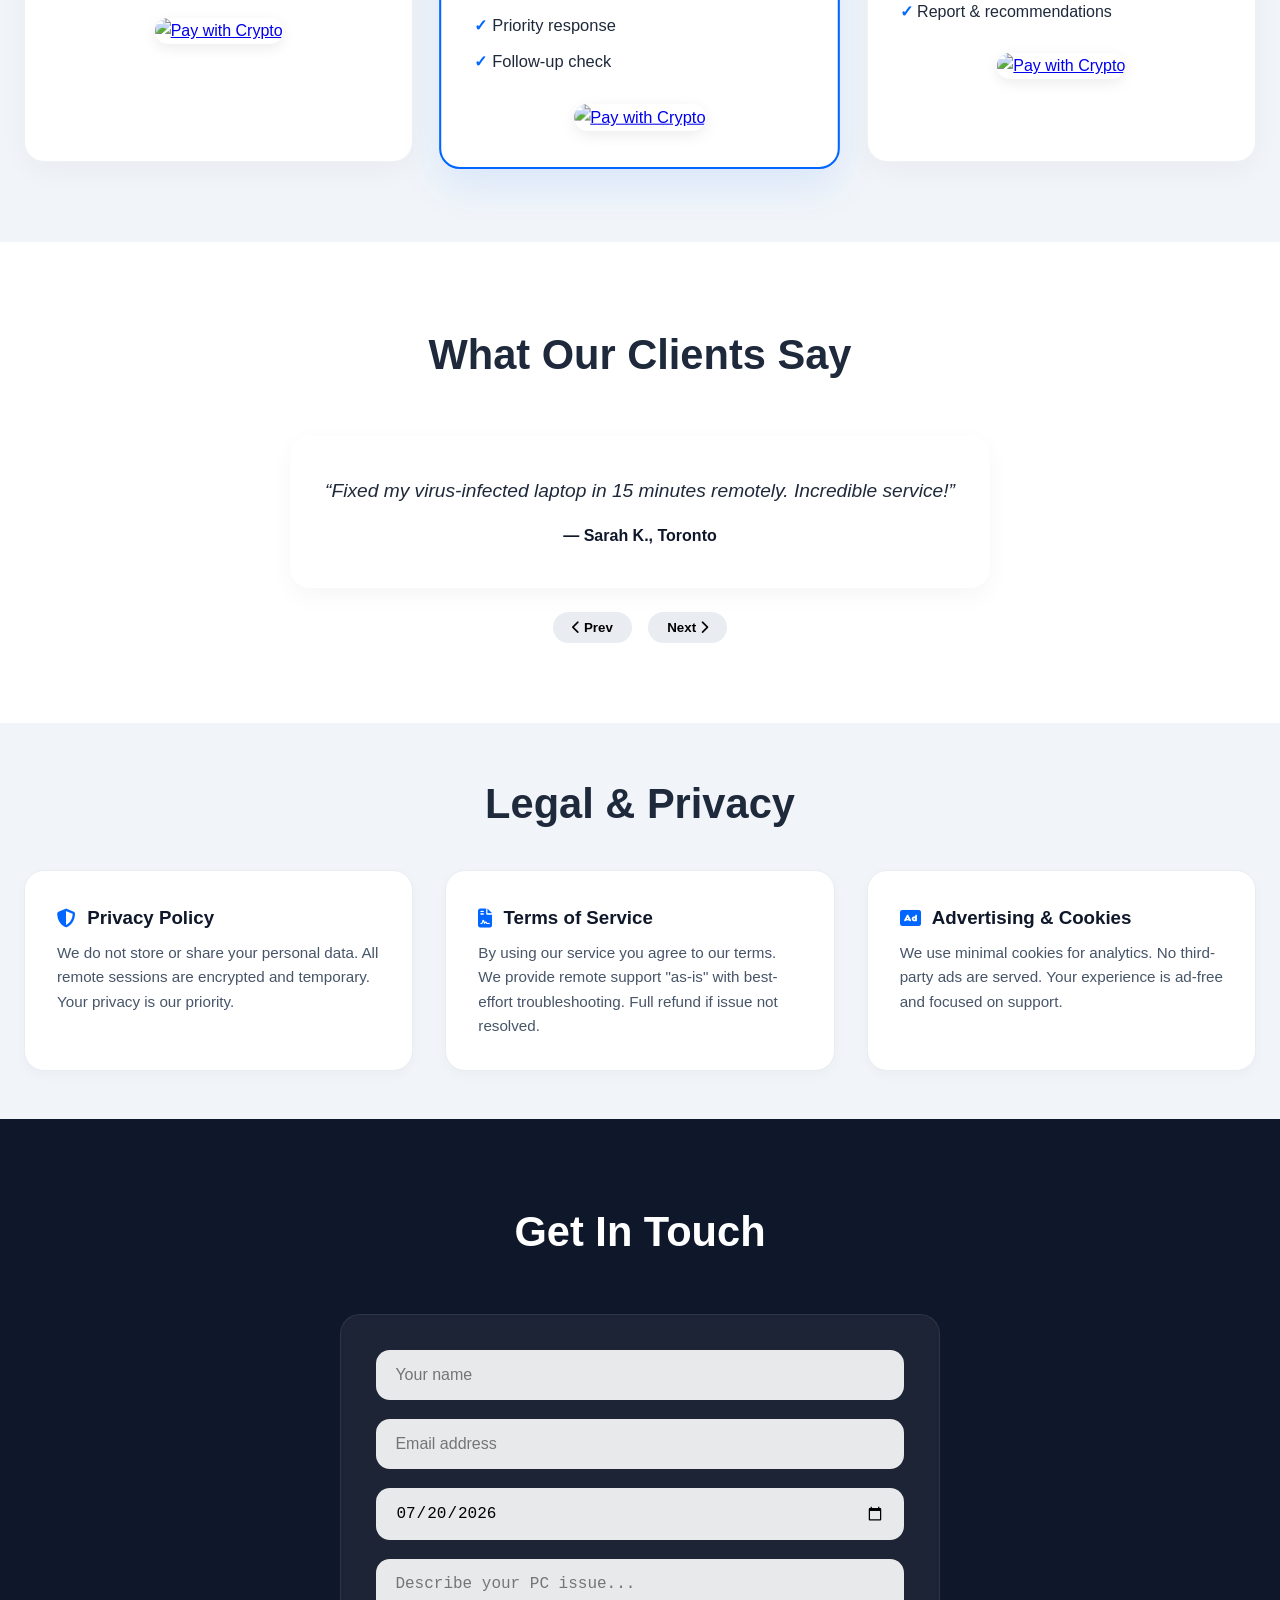
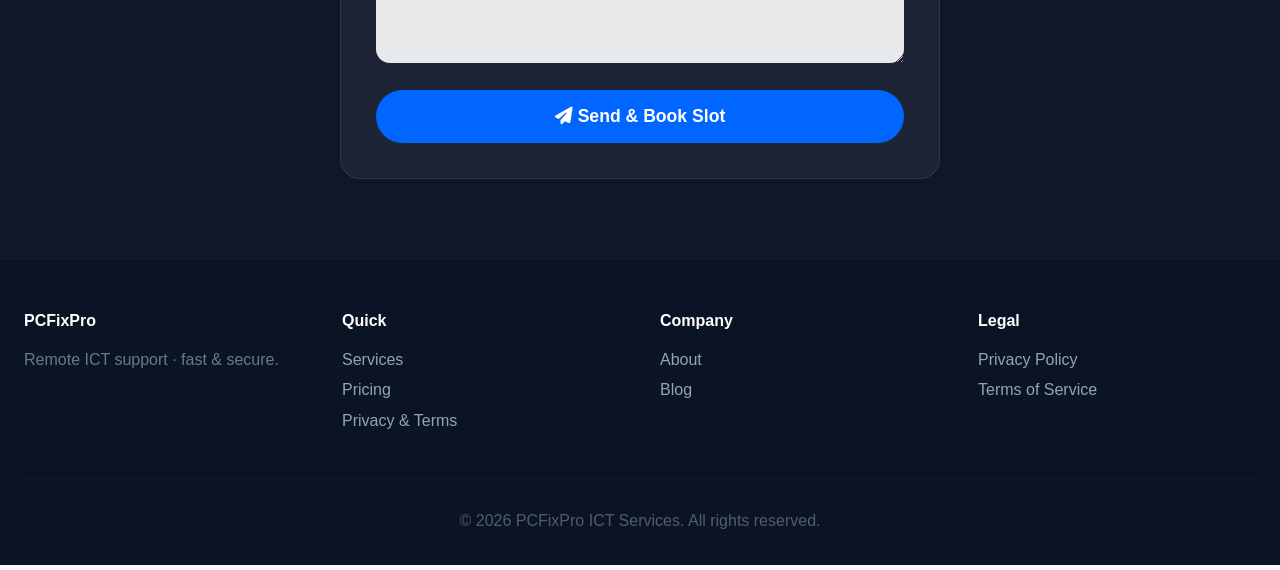
==== commit 3c371051: "up" ====
--- a/index.html
+++ b/index.html
@@ -640,73 +640,52 @@
   <div class="container">
     <div class="ccc-header">
       <h2><i class="fas fa-satellite-dish" style="color:var(--primary);"></i> Command & Control Center</h2>
-      <p>Real-time operations dashboard · live system status</p>
+      <p>Remote management dashboard · secure agent connections</p>
     </div>
     <div class="ccc-grid">
       <!-- Active Sessions -->
       <div class="ccc-card">
         <div class="ccc-card-header"><i class="fas fa-desktop"></i> ACTIVE SESSIONS</div>
-        <div class="ccc-metric">42<span class="unit">/ 100</span></div>
-        <div class="ccc-status"><span class="ccc-dot live"></span> 42% capacity</div>
-        <div class="ccc-chart">
-          <div class="ccc-bar" style="height:40%"></div>
-          <div class="ccc-bar" style="height:55%"></div>
-          <div class="ccc-bar" style="height:35%"></div>
-          <div class="ccc-bar" style="height:70%"></div>
-          <div class="ccc-bar" style="height:42%"></div>
-          <div class="ccc-bar" style="height:60%"></div>
-          <div class="ccc-bar" style="height:45%"></div>
-        </div>
-      </div>
-
-      <!-- Network Status -->
+        <div class="ccc-metric" id="cccSessions">0<span class="unit">/ unlimited</span></div>
+        <div class="ccc-status"><span class="ccc-dot live"></span> Ready</div>
+      </div>
+
+      <!-- Connected Agents -->
       <div class="ccc-card">
-        <div class="ccc-card-header"><i class="fas fa-network-wired"></i> NETWORK STATUS</div>
-        <div class="ccc-metric">99.9<span class="unit">%</span></div>
-        <div class="ccc-status"><span class="ccc-dot live"></span> Operational</div>
-        <div class="ccc-row"><span class="ccc-label">Latency</span><span class="ccc-value">12ms</span></div>
-        <div class="ccc-row"><span class="ccc-label">Uptime</span><span class="ccc-value">72h 15m</span></div>
-        <div class="ccc-row"><span class="ccc-label">Bandwidth</span><span class="ccc-value">1.2 Gbps</span></div>
-      </div>
-
-      <!-- Security Monitor -->
+        <div class="ccc-card-header"><i class="fas fa-laptop-code"></i> CONNECTED AGENTS</div>
+        <div class="ccc-metric" id="cccAgents">0<span class="unit"> online</span></div>
+        <div class="ccc-status"><span class="ccc-dot live"></span> Monitoring</div>
+      </div>
+
+      <!-- Security Status -->
       <div class="ccc-card">
-        <div class="ccc-card-header"><i class="fas fa-shield-alt"></i> SECURITY MONITOR</div>
-        <div class="ccc-badge"><i class="fas fa-lock"></i> All Clear</div>
-        <div class="ccc-metric">0<span class="unit">threats</span></div>
-        <div class="ccc-row"><span class="ccc-label">Firewall</span><span class="ccc-value">Active</span></div>
-        <div class="ccc-row"><span class="ccc-label">Encryption</span><span class="ccc-value">AES-256</span></div>
-        <div class="ccc-row"><span class="ccc-label">Last Scan</span><span class="ccc-value">2 min ago</span></div>
-      </div>
-
-      <!-- Active Alerts -->
+        <div class="ccc-card-header"><i class="fas fa-shield-alt"></i> SECURITY</div>
+        <div class="ccc-badge"><i class="fas fa-lock"></i> Protected</div>
+        <div class="ccc-metric">AES-256</div>
+        <div class="ccc-row"><span class="ccc-label">Encryption</span><span class="ccc-value">Active</span></div>
+        <div class="ccc-row"><span class="ccc-label">Auth</span><span class="ccc-value">Required</span></div>
+      </div>
+
+      <!-- System Status -->
       <div class="ccc-card">
-        <div class="ccc-card-header"><i class="fas fa-exclamation-triangle"></i> ACTIVE ALERTS</div>
-        <div class="ccc-metric">3<span class="unit"> pending</span></div>
-        <div class="ccc-alert"><strong>WARNING:</strong> Server CPU at 92% on Node-3. Auto-scaling triggered.</div>
-        <div class="ccc-row"><span class="ccc-label">Critical</span><span class="ccc-value" style="color:#ef4444;">1</span></div>
-        <div class="ccc-row"><span class="ccc-label">Warning</span><span class="ccc-value" style="color:#f59e0b;">2</span></div>
-      </div>
-
-      <!-- Queue Depth -->
-      <div class="ccc-card">
-        <div class="ccc-card-header"><i class="fas fa-list-ol"></i> SUPPORT QUEUE</div>
-        <div class="ccc-metric">18<span class="unit"> tickets</span></div>
-        <div class="ccc-status"><span class="ccc-dot warn"></span> Avg wait: 4m 32s</div>
-        <div class="ccc-row"><span class="ccc-label">High Priority</span><span class="ccc-value">5</span></div>
-        <div class="ccc-row"><span class="ccc-label">WhatsApp</span><span class="ccc-value">12</span></div>
-        <div class="ccc-row"><span class="ccc-label">Remote</span><span class="ccc-value">6</span></div>
-      </div>
-
-      <!-- System Health -->
-      <div class="ccc-card">
-        <div class="ccc-card-header"><i class="fas fa-heartbeat"></i> SYSTEM HEALTH</div>
-        <div class="ccc-badge"><i class="fas fa-check-circle"></i> Nominal</div>
-        <div class="ccc-metric">94<span class="unit">/ 100</span></div>
-        <div class="ccc-row"><span class="ccc-label">CPU</span><span class="ccc-value">34%</span></div>
-        <div class="ccc-row"><span class="ccc-label">Memory</span><span class="ccc-value">62%</span></div>
-        <div class="ccc-row"><span class="ccc-label">Storage</span><span class="ccc-value">45%</span></div>
-      </div>
+        <div class="ccc-card-header"><i class="fas fa-heartbeat"></i> SYSTEM</div>
+        <div class="ccc-badge"><i class="fas fa-check-circle"></i> Online</div>
+        <div class="ccc-metric" id="cccUptime">0h</div>
+        <div class="ccc-row"><span class="ccc-label">Database</span><span class="ccc-value">PostgreSQL</span></div>
+        <div class="ccc-row"><span class="ccc-label">Logging</span><span class="ccc-value">Enabled</span></div>
+      </div>
+    </div>
+
+    <div style="margin-top: 2rem; padding: 1.5rem; background: rgba(255,255,255,0.05); border-radius: 16px; border: 1px solid rgba(255,255,255,0.1);">
+      <p style="color: #94a3b8; margin-bottom: 0.5rem;"><i class="fas fa-info-circle"></i> <strong>Dashboard Features:</strong></p>
+      <ul style="color: #cbd5e1; margin-left: 1.5rem; line-height: 2;">
+        <li>Real-time agent monitoring via WebSocket</li>
+        <li>Secure RDP/SSH/VNC session management</li>
+        <li>File explorer with upload/download/delete</li>
+        <li>Process management and screenshot capture</li>
+        <li>Payment verification via Solana blockchain</li>
+        <li>Complete audit logs and activity tracking</li>
+      </ul>
     </div>
   </div>
 </section>
@@ -901,7 +880,7 @@
         <strong>Network:</strong> Solana (SOL)<br>
         <strong>Token:</strong> USDT<br>
         <strong>Amount:</strong> <span id="paymentAmount">$50.00</span> USDT<br>
-        <strong>Wallet:</strong> <code style="background:#e9edf2; padding: 0.2rem 0.5rem; border-radius: 4px; font-size: 0.85rem;">7xK9...3mN2</code>
+            <strong>Wallet:</strong> <code style="background:#e9edf2; padding: 0.2rem 0.5rem; border-radius: 4px; font-size: 0.85rem;">CJJvHNh6FRjx3PK5zCKzwhzC7Hr1vwxxYETb7FaaA1PY</code>
       </div>
     </div>
 
@@ -924,6 +903,7 @@
     </button>
     <button onclick="closePaymentModal()" style="background:transparent; color:#64748b; margin-top: 0.8rem; border:none; cursor:pointer; font-size: 0.95rem;">Cancel</button>
   </div>
+</div>
 
 <!-- Remote Modal -->
 <div class="modal" id="remoteModal">
